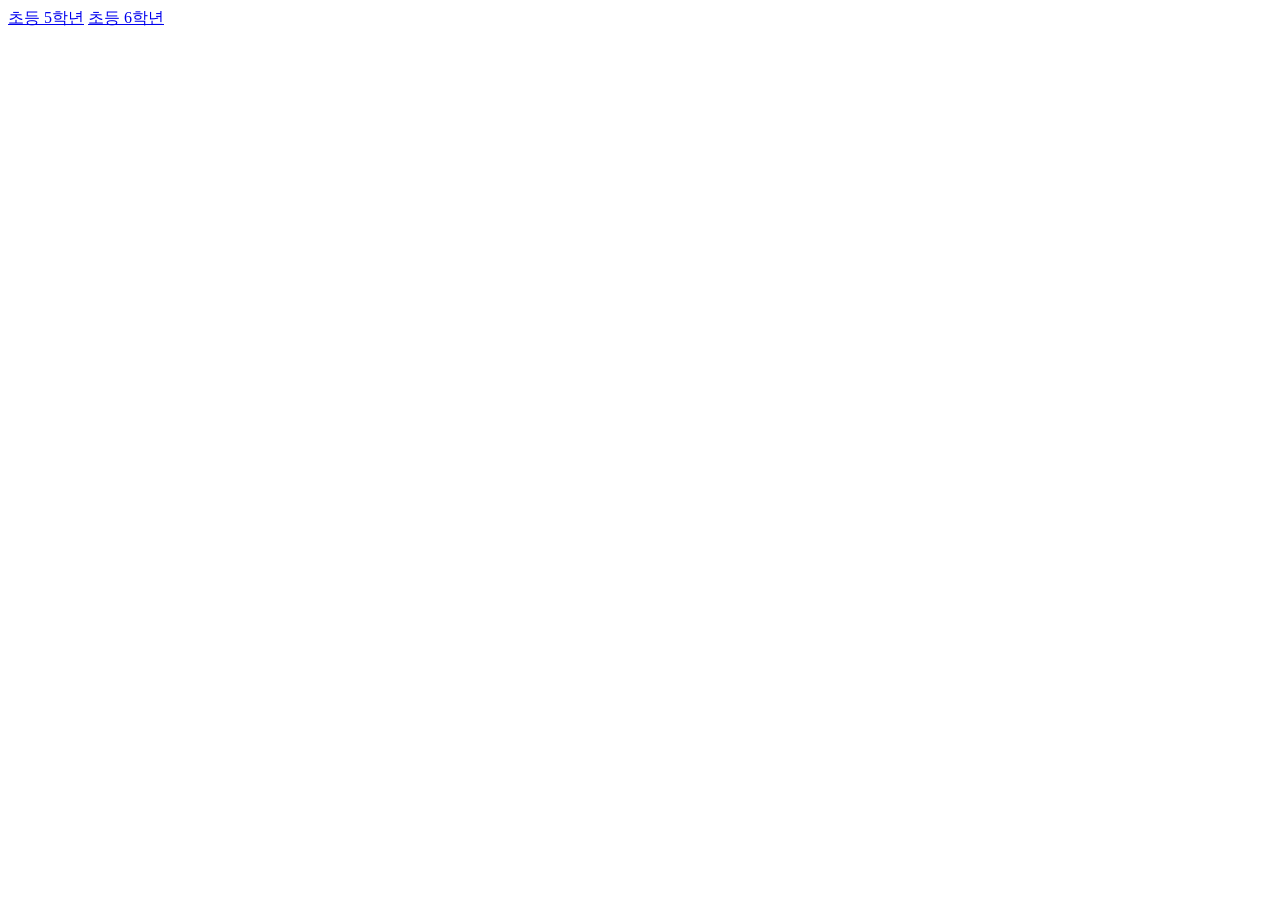
==== index.html @ 98e93165 "Initial project structure" ====
<!DOCTYPE html>
<html lang="ko">
<head>
    <meta charset="UTF-8">
    <meta http-equiv="X-UA-Compatible" content="IE=edge,chrome=1"/>
    <meta http-equiv="Content-Type" content="text/html; charset=utf-8"/>
    <title>Document</title>
</head>
<body>
    <div id="container"></div>
    <div id="wrap">
        <a href="./05/00/00/index.html">초등 5학년</a>
        <a href="./06/00/00/index.html">초등 6학년</a>
    </div>
    <script src="../../common/js/popscale.js"></script>
    <script src="../../common/js/jquery-3.6.0.min.js"></script>
    <script src="../../common/js/jquery.cookie.js"></script>
</body>
</html>
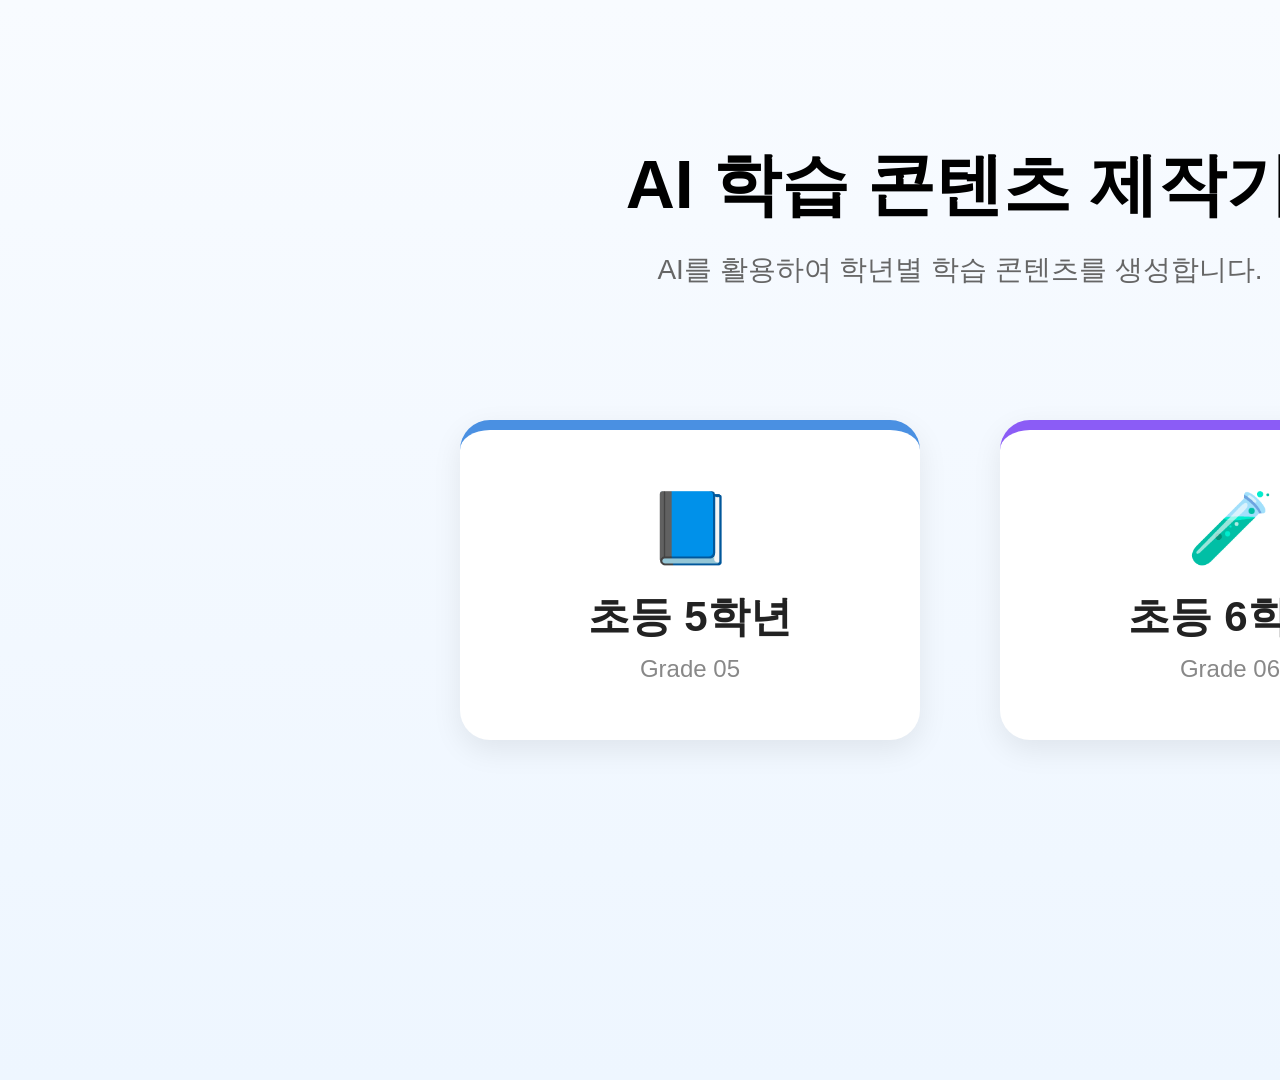
==== commit 530d936b: "Add initial UI for grade selection and content generator" ====
--- a/index.html
+++ b/index.html
@@ -4,16 +4,47 @@
     <meta charset="UTF-8">
     <meta http-equiv="X-UA-Compatible" content="IE=edge,chrome=1"/>
     <meta http-equiv="Content-Type" content="text/html; charset=utf-8"/>
-    <title>Document</title>
+    <title>AI 학습 콘텐츠 제작기</title>
+    <link rel="stylesheet" href="./inc/css/root.css">
 </head>
 <body>
+<div id="wrap">
     <div id="container"></div>
     <div id="wrap">
-        <a href="./05/00/00/index.html">초등 5학년</a>
-        <a href="./06/00/00/index.html">초등 6학년</a>
+        <div class="title-box">
+            <h1>AI 학습 콘텐츠 제작기</h1>
+    
+            <p>
+                AI를 활용하여 학년별 학습 콘텐츠를 생성합니다.
+            </p>
+        </div>
+    
+        <div class="grade-list">
+            <a href="./05/00/00/index.html" class="grade-card grade05">
+                <div class="grade-icon">
+                    📘
+                </div>
+                <div class="grade-title">
+                    초등 5학년
+                </div>
+                <div class="grade-sub">
+                    Grade 05
+                </div>
+            </a>
+    
+            <a href="./06/00/00/index.html" class="grade-card grade06">
+                <div class="grade-icon">
+                    🧪
+                </div>
+                <div class="grade-title">
+                    초등 6학년
+                </div>
+                <div class="grade-sub">
+                    Grade 06
+                </div>
+            </a>
+        </div>
     </div>
-    <script src="../../common/js/popscale.js"></script>
-    <script src="../../common/js/jquery-3.6.0.min.js"></script>
-    <script src="../../common/js/jquery.cookie.js"></script>
+</div>
 </body>
 </html>
--- a/inc/css/root.css
+++ b/inc/css/root.css
@@ -0,0 +1,93 @@
+*{
+    margin:0;
+    padding:0;
+    box-sizing:border-box;
+}
+
+body{
+    overflow:hidden;
+    background:
+    linear-gradient(
+        180deg,
+        #f8fbff 0%,
+        #eef6ff 100%
+    );
+    font-family:sans-serif;
+}
+
+#wrap{
+    position:relative;
+    width:1920px;
+    height:1080px;
+}
+
+.title-box{
+    position:absolute;
+    left:0;
+    top:140px;
+    width:1920px;
+    text-align:center;
+}
+
+.title-box h1{
+    font-size:68px;
+    font-weight:700;
+    margin-bottom:20px;
+}
+
+.title-box p{
+    font-size:28px;
+    color:#666;
+}
+
+.grade-list{
+    position:absolute;
+    left:460px;
+    top:420px;
+    display:flex;
+    gap:80px;
+}
+
+.grade-card{
+    display:flex;
+    flex-direction:column;
+    justify-content:center;
+    align-items:center;
+    width:460px;
+    height:320px;
+    text-decoration:none;
+    background:#fff;
+    border-radius:30px;
+    box-shadow: 0 10px 30px rgba(0,0,0,.08);
+    transition:.3s;
+}
+
+.grade-card:hover{
+    transform:translateY(-10px);
+    box-shadow: 0 20px 50px rgba(0,0,0,.12);
+}
+
+.grade-icon{
+    font-size:70px;
+    margin-bottom:20px;
+}
+
+.grade-title{
+    font-size:42px;
+    font-weight:700;
+    color:#222;
+}
+
+.grade-sub{
+    margin-top:10px;
+    font-size:24px;
+    color:#888;
+}
+
+.grade05{
+    border-top:10px solid #4a90e2;
+}
+
+.grade06{
+    border-top:10px solid #8b5cf6;
+}
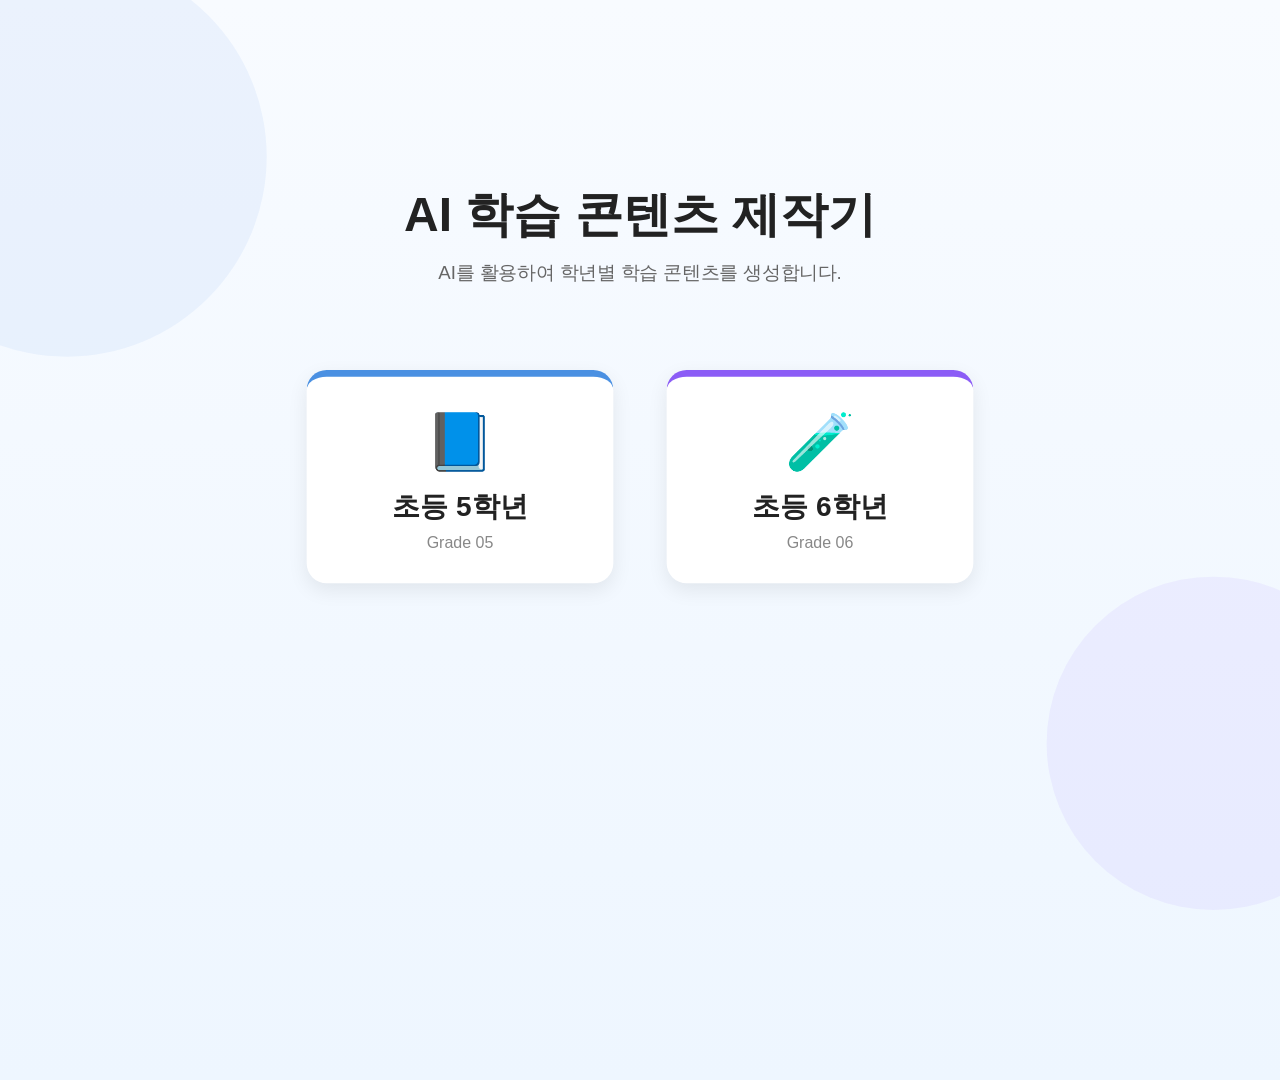
==== commit 0aa8391f: "Add initial UI for grade selection and content generator" ====
--- a/index.html
+++ b/index.html
@@ -5,46 +5,47 @@
     <meta http-equiv="X-UA-Compatible" content="IE=edge,chrome=1"/>
     <meta http-equiv="Content-Type" content="text/html; charset=utf-8"/>
     <title>AI 학습 콘텐츠 제작기</title>
-    <link rel="stylesheet" href="./inc/css/root.css">
+    <link rel="stylesheet" href="./inc/css/index.css">
 </head>
 <body>
-<div id="wrap">
     <div id="container"></div>
     <div id="wrap">
         <div class="title-box">
             <h1>AI 학습 콘텐츠 제작기</h1>
-    
+
             <p>
                 AI를 활용하여 학년별 학습 콘텐츠를 생성합니다.
             </p>
         </div>
-    
+
         <div class="grade-list">
             <a href="./05/00/00/index.html" class="grade-card grade05">
-                <div class="grade-icon">
-                    📘
-                </div>
+                <div class="grade-icon">📘</div>
+
                 <div class="grade-title">
                     초등 5학년
                 </div>
+
                 <div class="grade-sub">
                     Grade 05
                 </div>
             </a>
-    
+
             <a href="./06/00/00/index.html" class="grade-card grade06">
-                <div class="grade-icon">
-                    🧪
-                </div>
+                <div class="grade-icon">🧪</div>
+
                 <div class="grade-title">
                     초등 6학년
                 </div>
+
                 <div class="grade-sub">
                     Grade 06
                 </div>
             </a>
         </div>
     </div>
-</div>
+    <script src="./inc/js/jquery-3.6.0.min.js"></script>
+    <script src="./inc/js/jquery.cookie.js"></script>
+    <script src="./inc/js/popscale.js"></script>
 </body>
 </html>
--- a/inc/css/index.css
+++ b/inc/css/index.css
@@ -0,0 +1,140 @@
+*{
+    margin:0;
+    padding:0;
+    box-sizing:border-box;
+}
+
+body{
+    overflow:hidden;
+    font-family:'Malgun Gothic', sans-serif;
+    background:
+    linear-gradient(
+        180deg,
+        #f8fbff 0%,
+        #eef6ff 100%
+    );
+}
+
+/* ------------------
+   1920 x 1080 기준
+------------------ */
+
+#wrap{
+    position:relative;
+    width:1920px;
+    height:1080px;
+}
+
+/* ------------------
+   배경 장식
+------------------ */
+
+#wrap::before{
+    content:"";
+    position:absolute;
+    left:-200px;
+    top:-200px;
+    width:600px;
+    height:600px;
+    border-radius:50%;
+    background:rgba(74,144,226,.08);
+}
+
+#wrap::after{
+    content:"";
+    position:absolute;
+    right:-150px;
+    bottom:-150px;
+    width:500px;
+    height:500px;
+    border-radius:50%;
+    background:
+    rgba(139,92,246,.08);
+}
+
+/* ------------------
+   타이틀
+------------------ */
+
+.title-box{
+    position:absolute;
+    left:0;
+    top:140px;
+    width:1920px;
+    text-align:center;
+}
+
+.title-box h1{
+    font-size:72px;
+    font-weight:700;
+    color:#222;
+    margin-bottom:20px;
+}
+
+.title-box p{
+    font-size:28px;
+    color:#666;
+}
+
+/* ------------------
+   카드 영역
+------------------ */
+
+.grade-list{
+    position:absolute;
+    left:460px;
+    top:420px;
+    display:flex;
+    gap:80px;
+}
+
+.grade-card{
+    width:460px;
+    height:320px;
+    display:flex;
+    flex-direction:column;
+    justify-content:center;
+    align-items:center;
+    text-decoration:none;
+    background:#fff;
+    border-radius:30px;
+    box-shadow:
+    0 10px 30px rgba(0,0,0,.08);
+    transition:transform .3s, box-shadow .3s;
+}
+
+.grade-card:hover{
+    transform:translateY(-12px);
+    box-shadow:0 20px 50px rgba(0,0,0,.12);
+}
+
+.grade-icon{
+    font-size:84px;
+    margin-bottom:20px;
+}
+
+.grade-title{
+    font-size:42px;
+    font-weight:700;
+    color:#222;
+}
+
+.grade-sub{
+    margin-top:12px;
+    font-size:24px;
+    color:#888;
+}
+
+/* ------------------
+   학년별 색상
+------------------ */
+
+.grade05{
+    border-top:
+    10px solid #4a90e2;
+}
+
+.grade06{
+    border-top:
+    10px solid #8b5cf6;
+}
